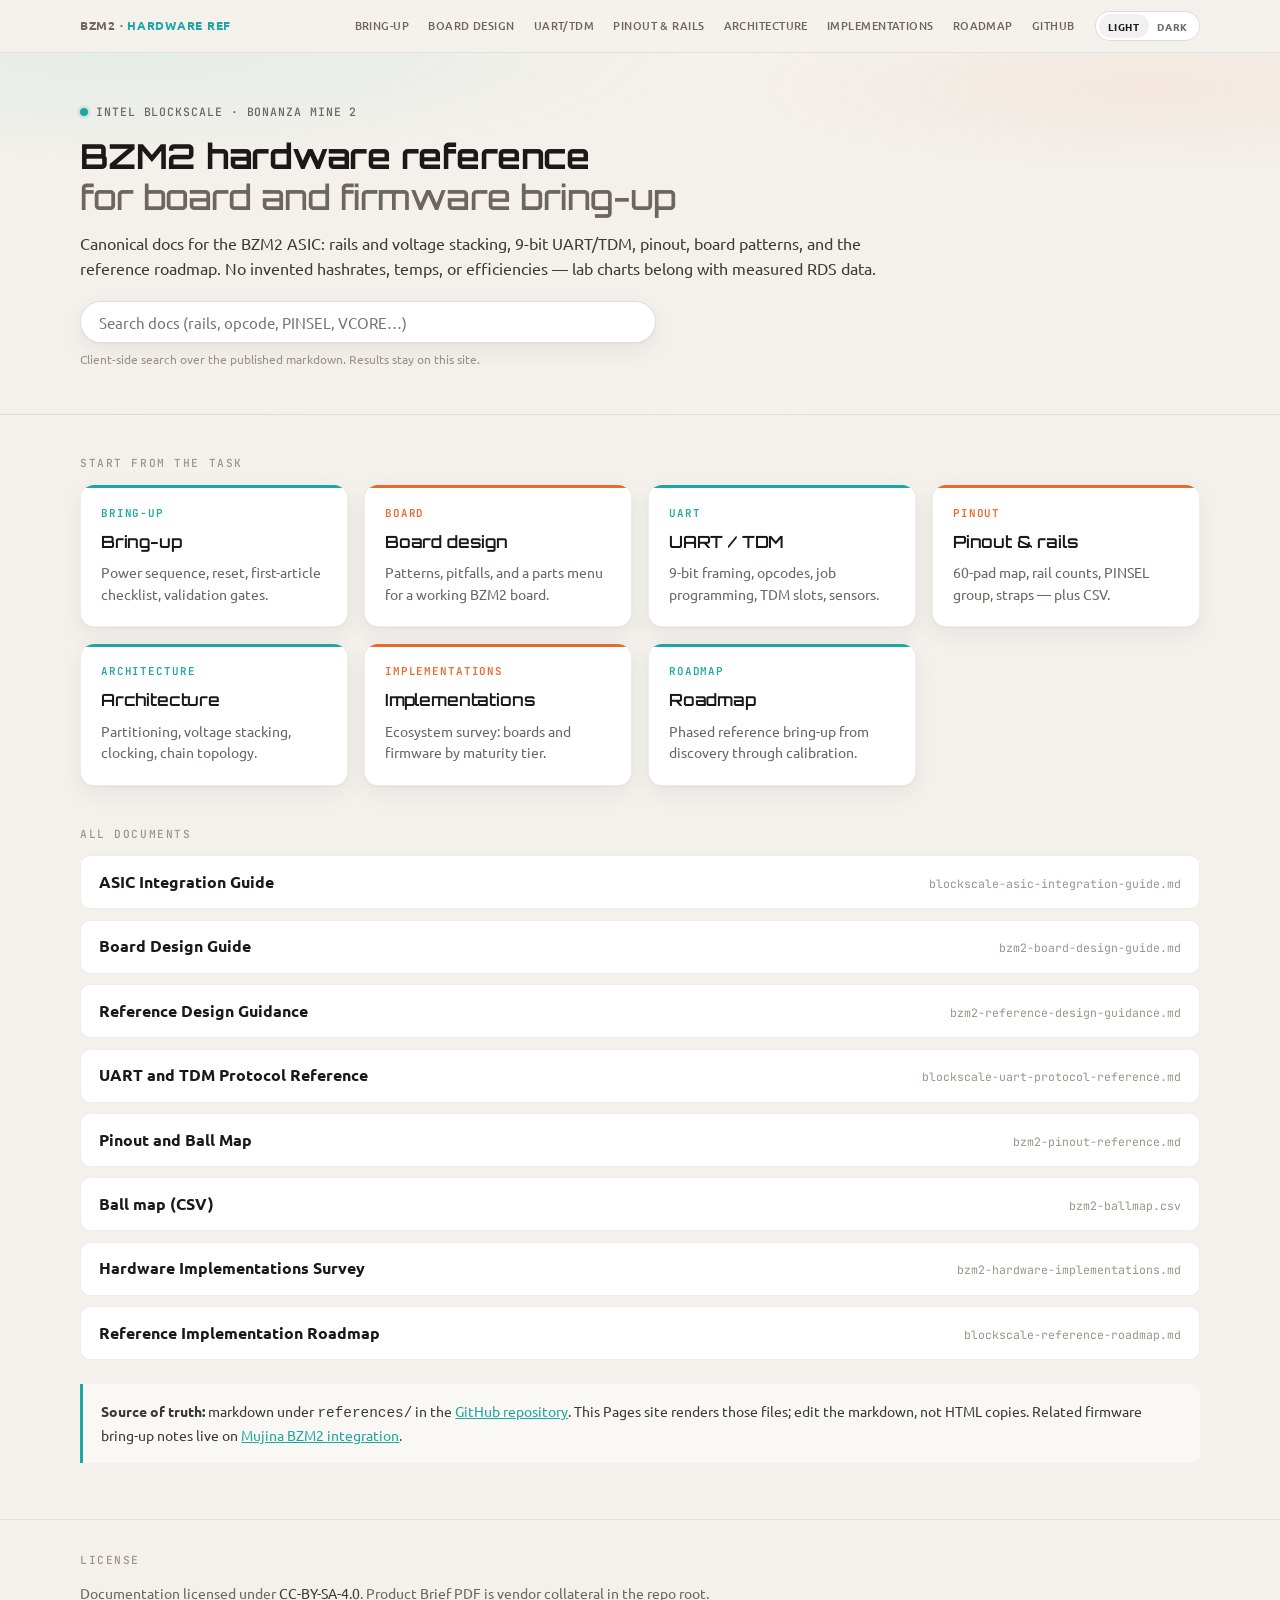
==== site/index.html @ f02fdb51 "Add GitHub Pages hardware-ref site with task-oriented nav Static site/ hub renders existing referenc" ====
<!DOCTYPE html>
<html lang="en">
<head>
  <meta charset="utf-8" />
  <meta name="viewport" content="width=device-width, initial-scale=1" />
  <title>BZM2 Hardware Reference</title>
  <meta name="description" content="Task-oriented hardware reference for the Intel Blockscale BZM2 (Bonanza Mine 2) ASIC: bring-up, board design, UART/TDM, pinout, architecture." />
  <link rel="preconnect" href="https://fonts.googleapis.com" />
  <link rel="preconnect" href="https://fonts.gstatic.com" crossorigin />
  <link href="https://fonts.googleapis.com/css2?family=Orbitron:wght@500;600;700&family=Ubuntu:ital,wght@0,300;0,400;0,500;0,700;1,400&family=JetBrains+Mono:wght@400;500;600;700&display=swap" rel="stylesheet" />
  <link rel="stylesheet" href="css/theme.css" />
  <link rel="stylesheet" href="css/styles.css" />
  <script src="js/theme.js"></script>
</head>
<body>
  <nav class="site-nav" aria-label="Section navigation">
    <div class="inner">
      <a class="nav-brand" href="./">BZM2 · <span class="accent">hardware ref</span></a>
      <div class="nav-links">
        <a href="doc.html?doc=integration#power-up-and-bring-up-sequence" data-task="bring-up">Bring-up</a>
        <a href="doc.html?doc=board" data-task="board">Board design</a>
        <a href="doc.html?doc=uart" data-task="uart">UART/TDM</a>
        <a href="doc.html?doc=pinout" data-task="pinout">Pinout &amp; rails</a>
        <a href="doc.html?doc=integration#asic-at-a-glance" data-task="architecture">Architecture</a>
        <a href="doc.html?doc=implementations" data-task="implementations">Implementations</a>
        <a href="doc.html?doc=roadmap" data-task="roadmap">Roadmap</a>
        <a href="https://github.com/Blockscale-Solutions/bzm2-hwref" rel="noopener noreferrer">GitHub</a>
      </div>
      <div class="theme-toggle" data-theme-toggle role="group" aria-label="Color theme">
        <button type="button" data-theme-value="light">Light</button>
        <button type="button" data-theme-value="dark">Dark</button>
      </div>
    </div>
  </nav>

  <header class="hero">
    <div class="wrap">
      <p class="eyebrow"><span class="dot" aria-hidden="true"></span> Intel Blockscale · Bonanza Mine 2</p>
      <h1>BZM2 hardware reference<br /><span class="t-muted">for board and firmware bring-up</span></h1>
      <p class="hero-sub">
        Canonical docs for the BZM2 ASIC: rails and voltage stacking, 9-bit UART/TDM,
        pinout, board patterns, and the reference roadmap. No invented hashrates, temps,
        or efficiencies — lab charts belong with measured RDS data.
      </p>
      <div class="search-bar" role="search">
        <label class="visually-hidden" for="site-search" style="position:absolute;left:-9999px">Search documentation</label>
        <input id="site-search" type="search" placeholder="Search docs (rails, opcode, PINSEL, VCORE…)" autocomplete="off" />
      </div>
      <p class="search-hint">Client-side search over the published markdown. Results stay on this site.</p>
      <div id="search-results" class="search-results" role="listbox" aria-label="Search results"></div>
    </div>
  </header>

  <main class="wrap hub">
    <p class="section-label">Start from the task</p>
    <div id="task-grid" class="task-grid" aria-label="Task-oriented navigation"></div>

    <p class="section-label">All documents</p>
    <div id="doc-list" class="doc-list" aria-label="Document list"></div>

    <div class="callout">
      <strong>Source of truth:</strong> markdown under
      <code>references/</code> in the
      <a href="https://github.com/Blockscale-Solutions/bzm2-hwref">GitHub repository</a>.
      This Pages site renders those files; edit the markdown, not HTML copies.
      Related firmware bring-up notes live on
      <a href="https://blockscale-solutions.github.io/mujina-bzm2-integration/">Mujina BZM2 integration</a>.
    </div>
  </main>

  <footer class="site-footer">
    <div class="wrap">
      <p class="section-label">License</p>
      <p>Documentation licensed under <a href="https://github.com/Blockscale-Solutions/bzm2-hwref/blob/main/LICENSE">CC-BY-SA-4.0</a>. Product Brief PDF is vendor collateral in the repo root.</p>
    </div>
  </footer>

  <script src="js/app.js"></script>
</body>
</html>
---- site/css/theme.css ----
/* bzm2-hwref — light/dark theme tokens + chrome
 * Visual family: Ubuntu + Orbitron + JetBrains Mono (shared with Mujina site).
 * Usage: <html data-theme="light|dark"> via site/js/theme.js
 *        localStorage key: hwref-theme
 */

:root {
  --bg: #f4f1ec;
  --bg-elevated: #faf8f5;
  --surface: #ffffff;
  --ink: #1a1917;
  --ink-soft: #3d3a36;
  --muted: #6b665e;
  --faint: #9a948a;
  --line: rgba(26, 25, 23, 0.08);
  --line-strong: rgba(26, 25, 23, 0.14);
  --shadow: 0 1px 2px rgba(26, 25, 23, 0.04), 0 8px 24px rgba(26, 25, 23, 0.06);
  --shadow-card: 0 1px 3px rgba(26, 25, 23, 0.05), 0 12px 32px rgba(26, 25, 23, 0.07);

  --accent-warm: #E86A2B;
  --accent-warm-soft: rgba(232, 106, 43, 0.12);
  --accent-warm-mid: rgba(232, 106, 43, 0.22);
  --accent-cool: #1FA6A0;
  --accent-cool-soft: rgba(31, 166, 160, 0.12);
  --accent-cool-mid: rgba(31, 166, 160, 0.22);

  --wash-warm: rgba(232, 106, 43, 0.07);
  --wash-cool: rgba(31, 166, 160, 0.07);
  --nav-bg: rgba(244, 241, 236, 0.82);
  --hover-fill: rgba(26, 25, 23, 0.06);
  --code-bg: rgba(26, 25, 23, 0.06);
  --ink-inverse: #f4f1ec;

  --font: "Ubuntu", ui-sans-serif, system-ui, -apple-system, sans-serif;
  --display: "Orbitron", ui-sans-serif, system-ui, sans-serif;
  --mono: "JetBrains Mono", ui-monospace, SFMono-Regular, Menlo, monospace;
  --radius: 14px;
  --radius-sm: 10px;
  --radius-pill: 999px;
  --max: 1120px;
  --ease: cubic-bezier(0.22, 1, 0.36, 1);
  color-scheme: light;
}

html[data-theme="dark"] {
  color-scheme: dark;
  --bg: #0e1114;
  --bg-elevated: #1c2329;
  --surface: #151a1f;
  --ink: #d6dde3;
  --ink-soft: #b8c2ca;
  --muted: #7a8792;
  --faint: #556069;
  --line: rgba(214, 221, 227, 0.1);
  --line-strong: rgba(214, 221, 227, 0.16);
  --shadow: 0 1px 2px rgba(0, 0, 0, 0.35), 0 8px 24px rgba(0, 0, 0, 0.45);
  --shadow-card: 0 1px 3px rgba(0, 0, 0, 0.4), 0 12px 32px rgba(0, 0, 0, 0.5);

  --accent-warm: #E86A2B;
  --accent-warm-soft: rgba(232, 106, 43, 0.18);
  --accent-warm-mid: rgba(232, 106, 43, 0.32);
  --accent-cool: #2dd4bf;
  --accent-cool-soft: rgba(45, 212, 191, 0.14);
  --accent-cool-mid: rgba(45, 212, 191, 0.28);

  --wash-warm: rgba(232, 106, 43, 0.09);
  --wash-cool: rgba(45, 212, 191, 0.08);
  --nav-bg: rgba(14, 17, 20, 0.88);
  --hover-fill: rgba(214, 221, 227, 0.08);
  --code-bg: rgba(214, 221, 227, 0.08);
  --ink-inverse: #0e1114;
}

@media (prefers-color-scheme: dark) {
  html:not([data-theme="light"]):not([data-theme="dark"]) {
    color-scheme: dark;
    --bg: #0e1114;
    --bg-elevated: #1c2329;
    --surface: #151a1f;
    --ink: #d6dde3;
    --ink-soft: #b8c2ca;
    --muted: #7a8792;
    --faint: #556069;
    --line: rgba(214, 221, 227, 0.1);
    --line-strong: rgba(214, 221, 227, 0.16);
    --shadow: 0 1px 2px rgba(0, 0, 0, 0.35), 0 8px 24px rgba(0, 0, 0, 0.45);
    --shadow-card: 0 1px 3px rgba(0, 0, 0, 0.4), 0 12px 32px rgba(0, 0, 0, 0.5);
    --accent-cool: #2dd4bf;
    --accent-cool-soft: rgba(45, 212, 191, 0.14);
    --accent-cool-mid: rgba(45, 212, 191, 0.28);
    --nav-bg: rgba(14, 17, 20, 0.88);
    --hover-fill: rgba(214, 221, 227, 0.08);
    --code-bg: rgba(214, 221, 227, 0.08);
    --ink-inverse: #0e1114;
  }
}

.site-nav {
  position: sticky;
  top: 0;
  z-index: 50;
  backdrop-filter: blur(14px) saturate(1.2);
  -webkit-backdrop-filter: blur(14px) saturate(1.2);
  background: var(--nav-bg);
  border-bottom: 1px solid var(--line);
}

.site-nav .inner {
  display: flex;
  align-items: center;
  justify-content: space-between;
  gap: 0.75rem;
  min-height: 52px;
  width: min(100% - 2.5rem, var(--max));
  margin-inline: auto;
  padding: 0.35rem 0;
  flex-wrap: wrap;
}

.nav-brand {
  font-size: 0.78rem;
  font-weight: 600;
  letter-spacing: 0.06em;
  text-transform: uppercase;
  color: var(--muted);
  white-space: nowrap;
  text-decoration: none;
}
.nav-brand span.accent { color: var(--accent-cool); }

.nav-links {
  display: flex;
  align-items: center;
  gap: 0.1rem;
  overflow-x: auto;
  scrollbar-width: none;
  flex: 1 1 auto;
  min-width: 0;
  justify-content: flex-end;
}
.nav-links::-webkit-scrollbar { display: none; }

.nav-links a {
  font-size: 0.68rem;
  font-weight: 500;
  letter-spacing: 0.04em;
  text-transform: uppercase;
  text-decoration: none;
  color: var(--muted);
  padding: 0.35rem 0.55rem;
  border-radius: var(--radius-pill);
  white-space: nowrap;
  transition: color 0.2s var(--ease), background 0.2s var(--ease);
}
.nav-links a:hover,
.nav-links a.active,
.nav-links a[aria-current="page"] {
  color: var(--ink);
  background: var(--hover-fill);
}

.theme-toggle {
  display: inline-flex;
  align-items: center;
  flex-shrink: 0;
  border: 1px solid var(--line-strong);
  border-radius: var(--radius-pill);
  background: var(--surface);
  padding: 0.15rem;
}
.theme-toggle button {
  font-family: var(--font);
  font-size: 0.65rem;
  font-weight: 600;
  letter-spacing: 0.06em;
  text-transform: uppercase;
  color: var(--muted);
  background: transparent;
  border: none;
  border-radius: var(--radius-pill);
  padding: 0.28rem 0.55rem;
  cursor: pointer;
}
.theme-toggle button[aria-pressed="true"] {
  color: var(--ink);
  background: var(--hover-fill);
}
.theme-toggle button:focus-visible {
  outline: 2px solid var(--accent-cool);
  outline-offset: 1px;
}

@media (max-width: 840px) {
  .nav-brand { display: none; }
}

html { scroll-padding-top: 72px; }
---- site/css/styles.css ----
*, *::before, *::after { box-sizing: border-box; }
html, body { margin: 0; padding: 0; }
body {
  font-family: var(--font);
  font-size: 16px;
  line-height: 1.55;
  color: var(--ink);
  background: var(--bg);
  min-height: 100vh;
}
a { color: var(--accent-cool); }
a:hover { text-decoration: underline; }

.wrap {
  width: min(100% - 2.5rem, var(--max));
  margin-inline: auto;
}

.hero {
  padding: 2.75rem 0 2rem;
  background:
    radial-gradient(ellipse 80% 60% at 10% 0%, var(--wash-cool), transparent 55%),
    radial-gradient(ellipse 70% 50% at 90% 10%, var(--wash-warm), transparent 50%);
  border-bottom: 1px solid var(--line);
}
.eyebrow {
  display: inline-flex;
  align-items: center;
  gap: 0.5rem;
  font-family: var(--mono);
  font-size: 0.72rem;
  font-weight: 500;
  letter-spacing: 0.08em;
  text-transform: uppercase;
  color: var(--muted);
  margin: 0 0 0.85rem;
}
.eyebrow .dot {
  width: 8px; height: 8px; border-radius: 50%;
  background: var(--accent-cool);
  box-shadow: 0 0 0 3px var(--accent-cool-soft);
}
.hero h1 {
  font-family: var(--display);
  font-size: clamp(1.55rem, 3.5vw, 2.15rem);
  font-weight: 700;
  letter-spacing: -0.015em;
  line-height: 1.2;
  margin: 0 0 0.85rem;
}
.t-muted { color: var(--muted); font-weight: 500; }
.hero-sub {
  max-width: 52rem;
  color: var(--ink-soft);
  margin: 0 0 1.25rem;
  font-size: 1.02rem;
}

.search-bar {
  display: flex;
  gap: 0.5rem;
  max-width: 36rem;
  position: relative;
}
.search-bar input {
  flex: 1;
  font-family: var(--font);
  font-size: 0.95rem;
  color: var(--ink);
  background: var(--surface);
  border: 1px solid var(--line-strong);
  border-radius: var(--radius-pill);
  padding: 0.65rem 1.1rem;
  box-shadow: var(--shadow);
  outline: none;
}
.search-bar input:focus {
  border-color: var(--accent-cool);
  box-shadow: 0 0 0 3px var(--accent-cool-soft);
}
.search-hint {
  font-size: 0.78rem;
  color: var(--faint);
  margin-top: 0.45rem;
}

.search-results {
  display: none;
  margin-top: 0.75rem;
  background: var(--surface);
  border: 1px solid var(--line);
  border-radius: var(--radius);
  box-shadow: var(--shadow-card);
  max-height: 22rem;
  overflow: auto;
}
.search-results.open { display: block; }
.search-results a {
  display: block;
  padding: 0.7rem 1rem;
  text-decoration: none;
  color: var(--ink);
  border-bottom: 1px solid var(--line);
}
.search-results a:last-child { border-bottom: none; }
.search-results a:hover { background: var(--hover-fill); }
.search-results .sr-title {
  font-weight: 600;
  font-size: 0.9rem;
}
.search-results .sr-meta {
  font-family: var(--mono);
  font-size: 0.7rem;
  color: var(--muted);
  margin-top: 0.15rem;
}
.search-results .sr-snip {
  font-size: 0.8rem;
  color: var(--ink-soft);
  margin-top: 0.25rem;
}
.search-results mark {
  background: var(--accent-warm-soft);
  color: inherit;
  padding: 0 0.1em;
}

.section-label {
  font-family: var(--mono);
  font-size: 0.7rem;
  font-weight: 500;
  letter-spacing: 0.14em;
  text-transform: uppercase;
  color: var(--faint);
  margin: 0 0 0.75rem;
}

main.hub { padding: 2.5rem 0 3.5rem; }

.task-grid {
  display: grid;
  grid-template-columns: repeat(auto-fill, minmax(240px, 1fr));
  gap: 1rem;
  margin-bottom: 2.5rem;
}
.task-card {
  display: flex;
  flex-direction: column;
  gap: 0.45rem;
  background: var(--surface);
  border: 1px solid var(--line);
  border-radius: var(--radius);
  padding: 1.2rem 1.25rem 1.3rem;
  box-shadow: var(--shadow);
  text-decoration: none;
  color: inherit;
  transition: border-color 0.2s var(--ease), transform 0.2s var(--ease);
  position: relative;
  overflow: hidden;
}
.task-card::before {
  content: "";
  position: absolute;
  top: 0; left: 0; right: 0;
  height: 3px;
  background: var(--accent-cool);
}
.task-card.warm::before { background: var(--accent-warm); }
.task-card:hover {
  border-color: var(--line-strong);
  transform: translateY(-1px);
  text-decoration: none;
}
.task-card .task-id {
  font-family: var(--mono);
  font-size: 0.68rem;
  font-weight: 600;
  letter-spacing: 0.08em;
  text-transform: uppercase;
  color: var(--accent-cool);
}
.task-card.warm .task-id { color: var(--accent-warm); }
.task-card h2 {
  font-family: var(--display);
  font-size: 1.05rem;
  font-weight: 600;
  letter-spacing: -0.01em;
  margin: 0;
}
.task-card p {
  margin: 0;
  font-size: 0.88rem;
  color: var(--muted);
  flex: 1;
}
.task-card .task-src {
  font-family: var(--mono);
  font-size: 0.68rem;
  color: var(--faint);
  margin-top: 0.35rem;
}

.doc-list {
  display: grid;
  gap: 0.65rem;
}
.doc-row {
  display: flex;
  flex-wrap: wrap;
  align-items: baseline;
  gap: 0.5rem 1rem;
  background: var(--surface);
  border: 1px solid var(--line);
  border-radius: var(--radius-sm);
  padding: 0.85rem 1.1rem;
  text-decoration: none;
  color: inherit;
}
.doc-row:hover { background: var(--hover-fill); text-decoration: none; }
.doc-row .doc-title { font-weight: 600; flex: 1 1 12rem; }
.doc-row .doc-file {
  font-family: var(--mono);
  font-size: 0.72rem;
  color: var(--faint);
}

.callout {
  margin: 1.5rem 0 0;
  padding: 1rem 1.15rem;
  background: var(--bg-elevated);
  border-left: 3px solid var(--accent-cool);
  border-radius: 0 var(--radius-sm) var(--radius-sm) 0;
  font-size: 0.9rem;
  color: var(--ink-soft);
}

.site-footer {
  border-top: 1px solid var(--line);
  padding: 2rem 0 2.5rem;
  color: var(--muted);
  font-size: 0.88rem;
}
.site-footer a { color: var(--ink-soft); }

/* Document viewer */
.doc-layout {
  display: grid;
  grid-template-columns: minmax(0, 1fr);
  gap: 1.5rem;
  padding: 1.5rem 0 3rem;
}
@media (min-width: 960px) {
  .doc-layout {
    grid-template-columns: 220px minmax(0, 1fr);
    align-items: start;
  }
}
.doc-toc {
  position: sticky;
  top: 68px;
  max-height: calc(100vh - 80px);
  overflow: auto;
  background: var(--surface);
  border: 1px solid var(--line);
  border-radius: var(--radius);
  padding: 0.9rem 1rem;
  font-size: 0.8rem;
}
.doc-toc .toc-label {
  font-family: var(--mono);
  font-size: 0.65rem;
  letter-spacing: 0.1em;
  text-transform: uppercase;
  color: var(--faint);
  margin-bottom: 0.5rem;
}
.doc-toc a {
  display: block;
  color: var(--ink-soft);
  text-decoration: none;
  padding: 0.2rem 0;
  border-left: 2px solid transparent;
  padding-left: 0.55rem;
  margin-left: -0.1rem;
}
.doc-toc a:hover { color: var(--ink); }
.doc-toc a.depth-3 { font-size: 0.75rem; opacity: 0.9; padding-left: 1.1rem; }
.doc-toc a.active {
  color: var(--accent-cool);
  border-left-color: var(--accent-cool);
}

.doc-meta {
  display: flex;
  flex-wrap: wrap;
  gap: 0.5rem 1rem;
  align-items: center;
  margin-bottom: 1.25rem;
}
.doc-meta .chip {
  font-family: var(--mono);
  font-size: 0.68rem;
  font-weight: 500;
  color: var(--ink-soft);
  background: var(--surface);
  border: 1px solid var(--line-strong);
  border-radius: var(--radius-pill);
  padding: 0.3rem 0.75rem;
}
.doc-meta a.raw {
  font-size: 0.8rem;
  color: var(--muted);
}

.prose {
  background: var(--surface);
  border: 1px solid var(--line);
  border-radius: var(--radius);
  padding: 1.5rem 1.6rem 2rem;
  box-shadow: var(--shadow);
  overflow-x: auto;
}
.prose > :first-child { margin-top: 0; }
.prose h1 {
  font-family: var(--display);
  font-size: 1.55rem;
  font-weight: 700;
  letter-spacing: -0.015em;
  margin: 0 0 1rem;
  line-height: 1.25;
}
.prose h2 {
  font-family: var(--display);
  font-size: 1.2rem;
  font-weight: 600;
  margin: 2rem 0 0.75rem;
  padding-top: 0.5rem;
  border-top: 1px solid var(--line);
}
.prose h2:first-of-type { border-top: none; padding-top: 0; }
.prose h3 {
  font-size: 1.02rem;
  font-weight: 600;
  margin: 1.4rem 0 0.5rem;
  color: var(--ink-soft);
}
.prose p, .prose ul, .prose ol, .prose table { margin: 0 0 1rem; }
.prose li { margin: 0.25rem 0; }
.prose code {
  font-family: var(--mono);
  font-size: 0.86em;
  background: var(--code-bg);
  padding: 0.1em 0.35em;
  border-radius: 4px;
}
.prose pre {
  background: var(--bg-elevated);
  border: 1px solid var(--line);
  border-radius: var(--radius-sm);
  padding: 0.9rem 1rem;
  overflow-x: auto;
  margin: 0 0 1rem;
}
.prose pre code {
  background: none;
  padding: 0;
  font-size: 0.82rem;
}
.prose table {
  width: 100%;
  border-collapse: collapse;
  font-size: 0.88rem;
}
.prose th, .prose td {
  border: 1px solid var(--line-strong);
  padding: 0.45rem 0.65rem;
  text-align: left;
  vertical-align: top;
}
.prose th {
  background: var(--bg-elevated);
  font-weight: 600;
  font-family: var(--mono);
  font-size: 0.75rem;
  letter-spacing: 0.04em;
  text-transform: uppercase;
}
.prose blockquote {
  margin: 0 0 1rem;
  padding: 0.65rem 1rem;
  border-left: 3px solid var(--accent-warm);
  background: var(--wash-warm);
  color: var(--ink-soft);
}
.prose hr {
  border: none;
  border-top: 1px solid var(--line);
  margin: 1.75rem 0;
}

.doc-error {
  padding: 2rem;
  color: var(--accent-warm);
  background: var(--accent-warm-soft);
  border-radius: var(--radius);
}

.csv-wrap { overflow-x: auto; }
.csv-wrap table { font-family: var(--mono); font-size: 0.78rem; }

@media (max-width: 720px) {
  .wrap { width: min(100% - 1.25rem, var(--max)); }
  .prose { padding: 1.1rem 1rem 1.5rem; }
  .doc-toc { display: none; }
}
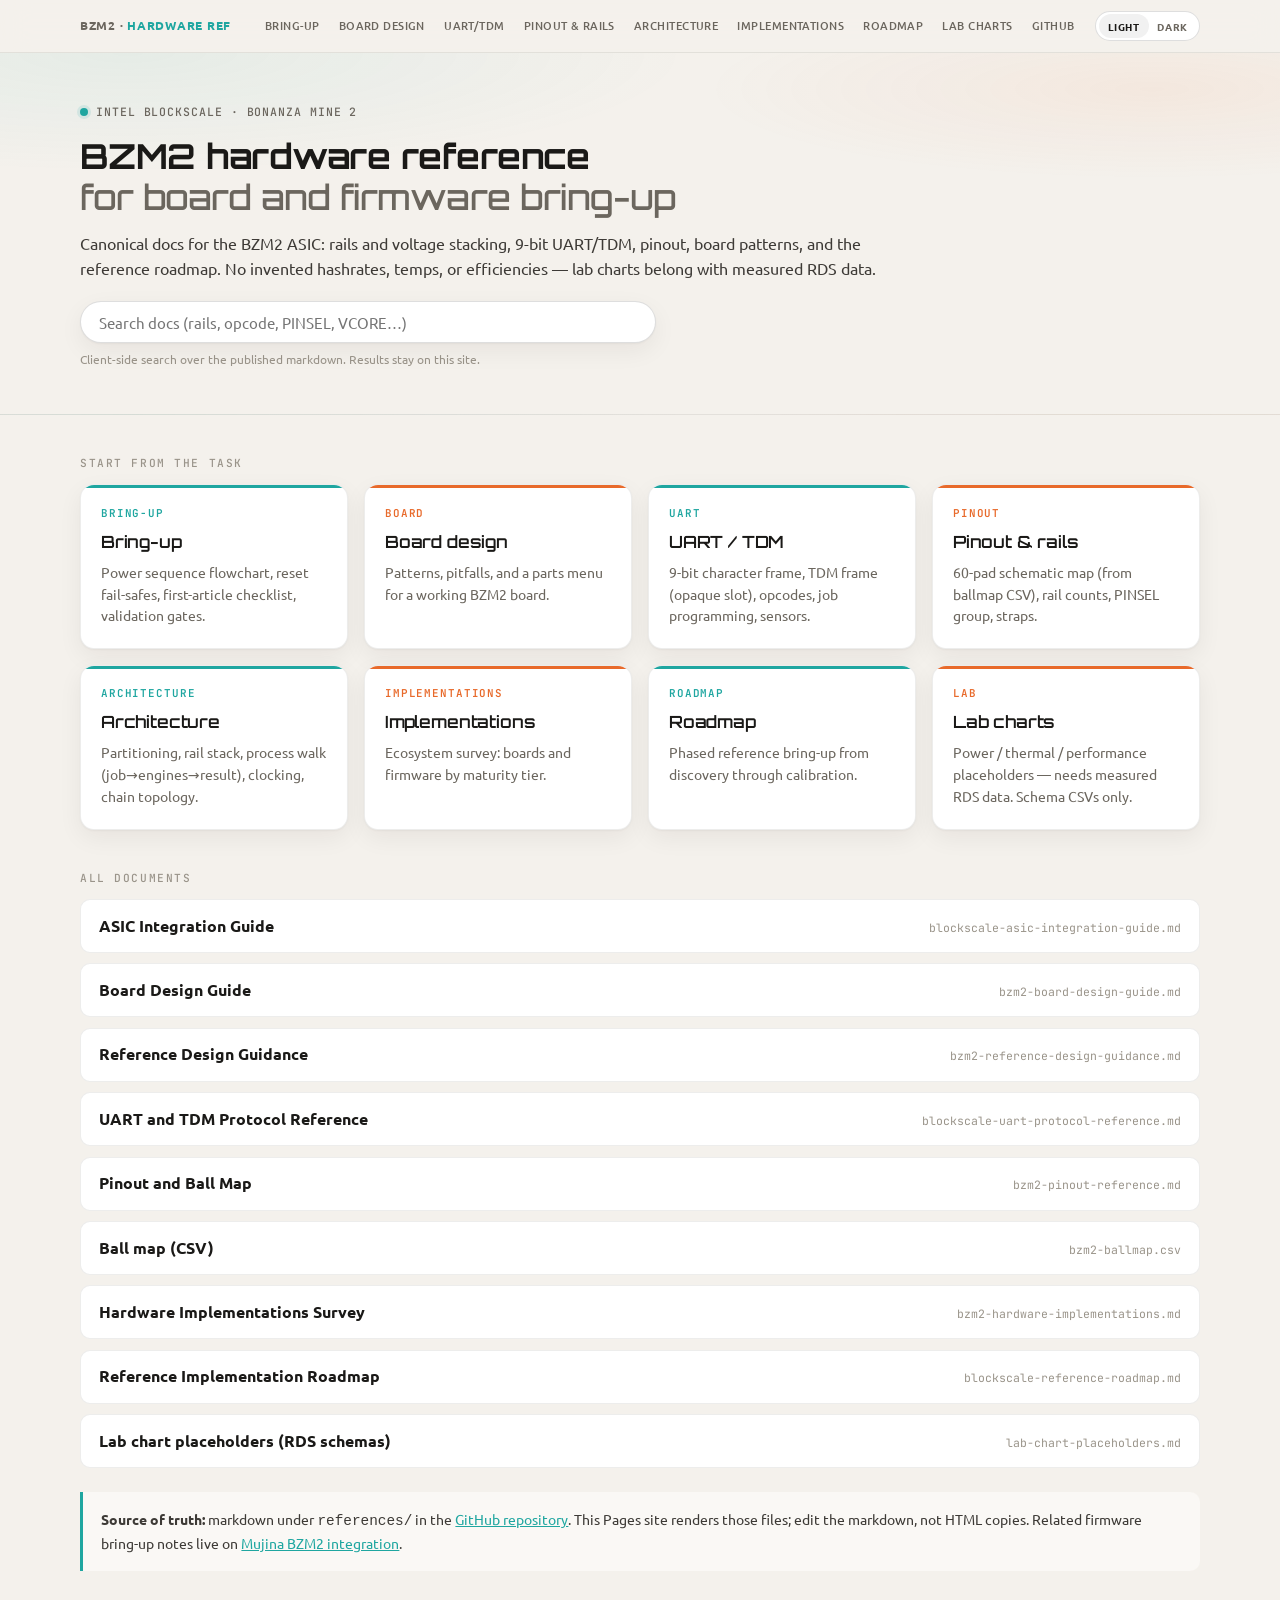
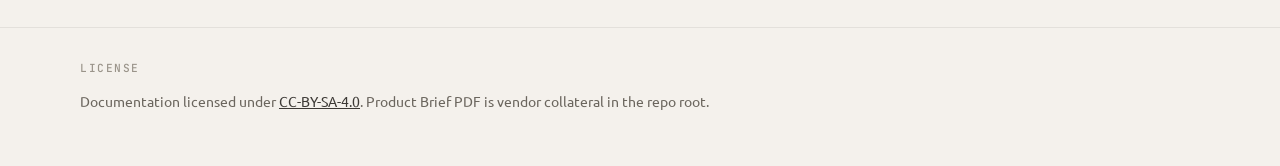
==== commit bfccda15: "Diagrams from Claude RAG: TDM opaque (#13), process walk (#17), lab schemas (#18) Add frame-level TD" ====
--- a/site/index.html
+++ b/site/index.html
@@ -24,6 +24,7 @@
         <a href="doc.html?doc=integration#asic-at-a-glance" data-task="architecture">Architecture</a>
         <a href="doc.html?doc=implementations" data-task="implementations">Implementations</a>
         <a href="doc.html?doc=roadmap" data-task="roadmap">Roadmap</a>
+        <a href="doc.html?doc=lab" data-task="lab">Lab charts</a>
         <a href="https://github.com/Blockscale-Solutions/bzm2-hwref" rel="noopener noreferrer">GitHub</a>
       </div>
       <div class="theme-toggle" data-theme-toggle role="group" aria-label="Color theme">
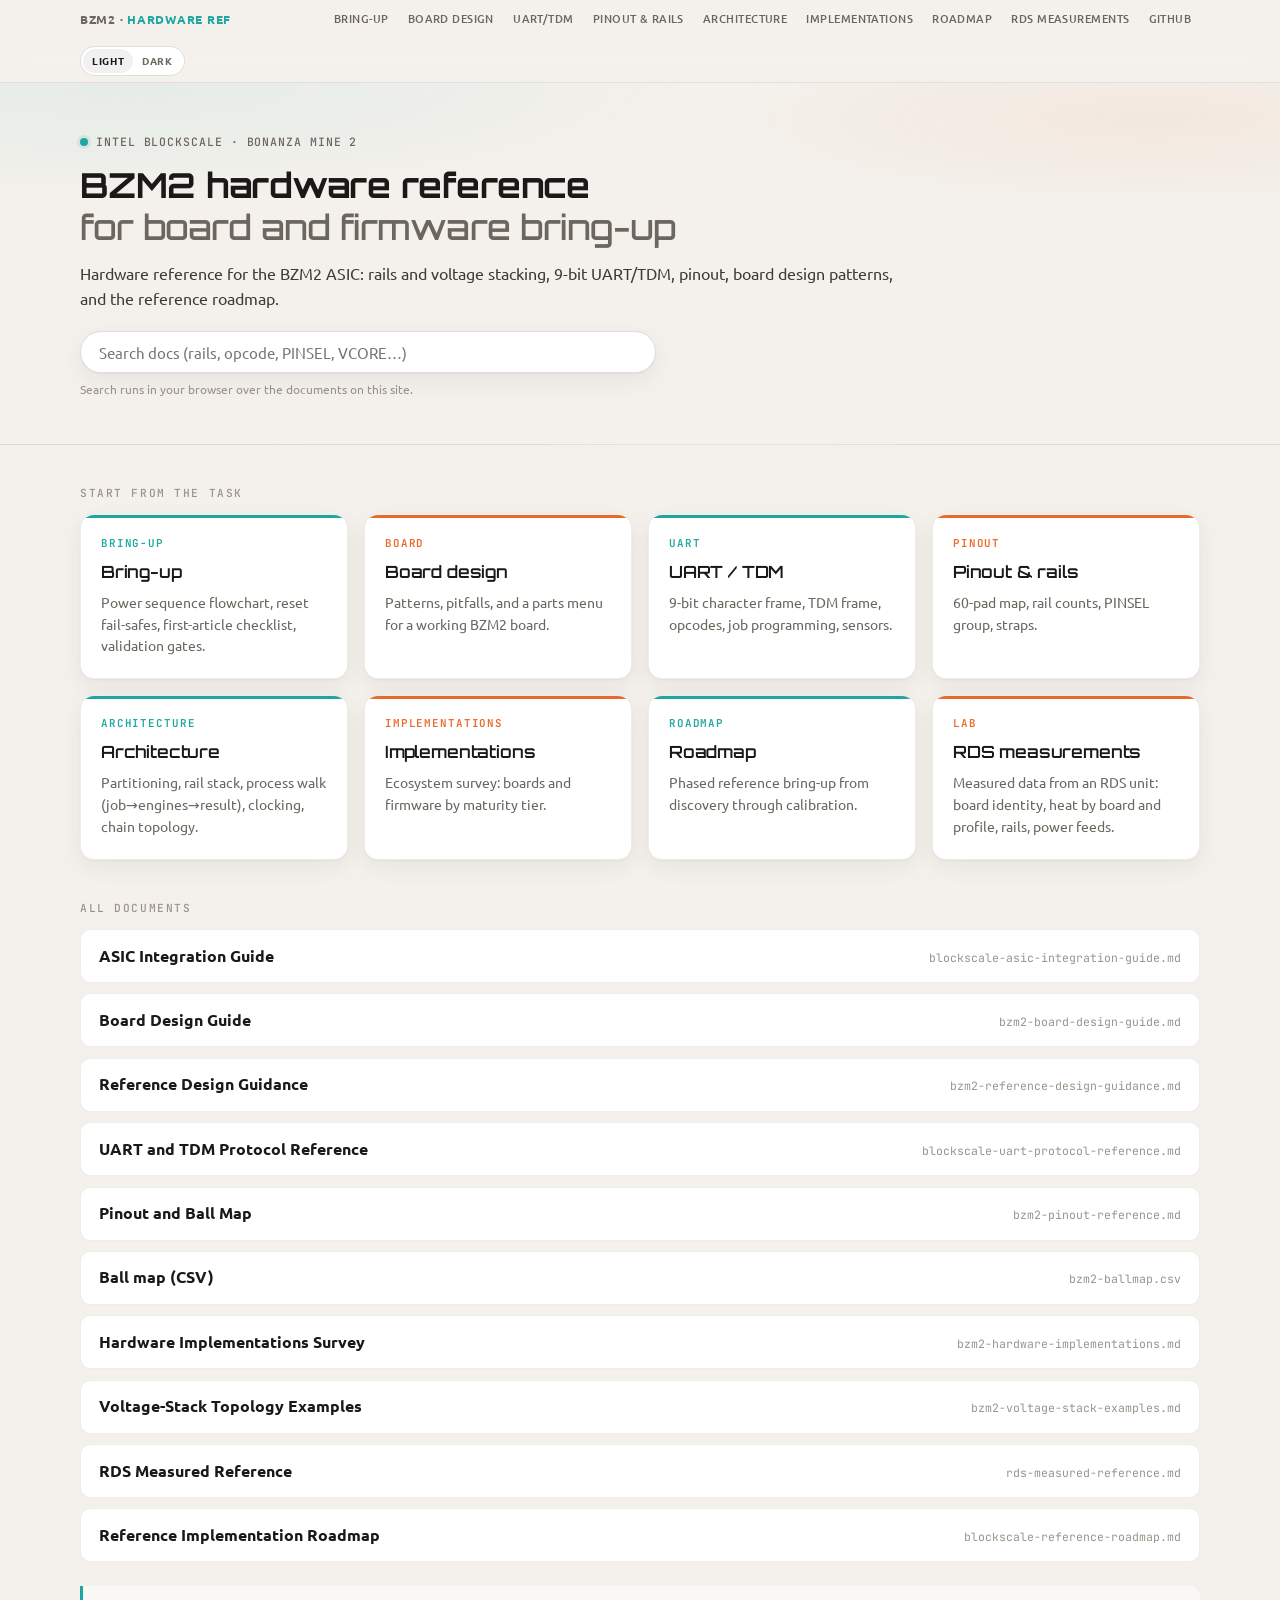
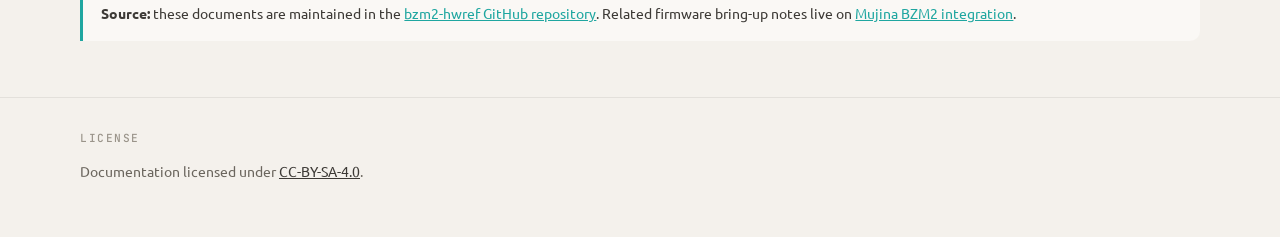
==== commit 5286f52b: "docs: make published pages read as an integrator spec Rewrite reader-facing text in the references, " ====
--- a/site/index.html
+++ b/site/index.html
@@ -16,7 +16,8 @@
   <nav class="site-nav" aria-label="Section navigation">
     <div class="inner">
       <a class="nav-brand" href="./">BZM2 · <span class="accent">hardware ref</span></a>
-      <div class="nav-links">
+      <button type="button" class="nav-menu-toggle" id="nav-menu-toggle" aria-expanded="false" aria-controls="nav-links" aria-label="Open section menu">Menu</button>
+      <div class="nav-links" id="nav-links">
         <a href="doc.html?doc=integration#power-up-and-bring-up-sequence" data-task="bring-up">Bring-up</a>
         <a href="doc.html?doc=board" data-task="board">Board design</a>
         <a href="doc.html?doc=uart" data-task="uart">UART/TDM</a>
@@ -24,7 +25,7 @@
         <a href="doc.html?doc=integration#asic-at-a-glance" data-task="architecture">Architecture</a>
         <a href="doc.html?doc=implementations" data-task="implementations">Implementations</a>
         <a href="doc.html?doc=roadmap" data-task="roadmap">Roadmap</a>
-        <a href="doc.html?doc=lab" data-task="lab">Lab charts</a>
+        <a href="doc.html?doc=rds-measured" data-task="lab">RDS measurements</a>
         <a href="https://github.com/Blockscale-Solutions/bzm2-hwref" rel="noopener noreferrer">GitHub</a>
       </div>
       <div class="theme-toggle" data-theme-toggle role="group" aria-label="Color theme">
@@ -39,15 +40,14 @@
       <p class="eyebrow"><span class="dot" aria-hidden="true"></span> Intel Blockscale · Bonanza Mine 2</p>
       <h1>BZM2 hardware reference<br /><span class="t-muted">for board and firmware bring-up</span></h1>
       <p class="hero-sub">
-        Canonical docs for the BZM2 ASIC: rails and voltage stacking, 9-bit UART/TDM,
-        pinout, board patterns, and the reference roadmap. No invented hashrates, temps,
-        or efficiencies — lab charts belong with measured RDS data.
+        Hardware reference for the BZM2 ASIC: rails and voltage stacking, 9-bit UART/TDM,
+        pinout, board design patterns, and the reference roadmap.
       </p>
       <div class="search-bar" role="search">
         <label class="visually-hidden" for="site-search" style="position:absolute;left:-9999px">Search documentation</label>
         <input id="site-search" type="search" placeholder="Search docs (rails, opcode, PINSEL, VCORE…)" autocomplete="off" />
       </div>
-      <p class="search-hint">Client-side search over the published markdown. Results stay on this site.</p>
+      <p class="search-hint">Search runs in your browser over the documents on this site.</p>
       <div id="search-results" class="search-results" role="listbox" aria-label="Search results"></div>
     </div>
   </header>
@@ -60,10 +60,8 @@
     <div id="doc-list" class="doc-list" aria-label="Document list"></div>
 
     <div class="callout">
-      <strong>Source of truth:</strong> markdown under
-      <code>references/</code> in the
-      <a href="https://github.com/Blockscale-Solutions/bzm2-hwref">GitHub repository</a>.
-      This Pages site renders those files; edit the markdown, not HTML copies.
+      <strong>Source:</strong> these documents are maintained in the
+      <a href="https://github.com/Blockscale-Solutions/bzm2-hwref">bzm2-hwref GitHub repository</a>.
       Related firmware bring-up notes live on
       <a href="https://blockscale-solutions.github.io/mujina-bzm2-integration/">Mujina BZM2 integration</a>.
     </div>
@@ -72,7 +70,7 @@
   <footer class="site-footer">
     <div class="wrap">
       <p class="section-label">License</p>
-      <p>Documentation licensed under <a href="https://github.com/Blockscale-Solutions/bzm2-hwref/blob/main/LICENSE">CC-BY-SA-4.0</a>. Product Brief PDF is vendor collateral in the repo root.</p>
+      <p>Documentation licensed under <a href="https://github.com/Blockscale-Solutions/bzm2-hwref/blob/main/LICENSE">CC-BY-SA-4.0</a>.</p>
     </div>
   </footer>
 
--- a/site/css/theme.css
+++ b/site/css/theme.css
@@ -190,8 +190,73 @@
   outline-offset: 1px;
 }
 
+.nav-menu-toggle {
+  display: none;
+  font-family: var(--font);
+  font-size: 0.65rem;
+  font-weight: 600;
+  letter-spacing: 0.06em;
+  text-transform: uppercase;
+  color: var(--muted);
+  background: var(--surface);
+  border: 1px solid var(--line-strong);
+  border-radius: var(--radius-pill);
+  padding: 0.32rem 0.7rem;
+  cursor: pointer;
+  flex-shrink: 0;
+}
+.nav-menu-toggle:hover,
+.nav-menu-toggle[aria-expanded="true"] {
+  color: var(--ink);
+  background: var(--hover-fill);
+}
+.nav-menu-toggle:focus-visible {
+  outline: 2px solid var(--accent-cool);
+  outline-offset: 1px;
+}
+
 @media (max-width: 840px) {
   .nav-brand { display: none; }
+  .site-nav .inner {
+    flex-wrap: nowrap;
+  }
+  .nav-menu-toggle {
+    display: inline-flex;
+    align-items: center;
+    margin-left: auto;
+  }
+  .nav-links {
+    display: none;
+    position: absolute;
+    top: calc(100% + 1px);
+    left: 0;
+    right: 0;
+    z-index: 45;
+    flex-direction: column;
+    align-items: stretch;
+    justify-content: flex-start;
+    gap: 0.15rem;
+    padding: 0.65rem 0.85rem 0.85rem;
+    background: var(--nav-bg);
+    backdrop-filter: blur(14px) saturate(1.2);
+    -webkit-backdrop-filter: blur(14px) saturate(1.2);
+    border-bottom: 1px solid var(--line);
+    box-shadow: var(--shadow);
+    overflow: visible;
+    flex: none;
+    max-height: min(70vh, 420px);
+    overflow-y: auto;
+  }
+  .nav-links.is-open {
+    display: flex;
+  }
+  .nav-links a {
+    white-space: normal;
+    padding: 0.5rem 0.65rem;
+  }
+  .site-nav {
+    position: sticky;
+  }
 }
 
 html { scroll-padding-top: 72px; }
--- a/site/css/styles.css
+++ b/site/css/styles.css
@@ -255,11 +255,58 @@
     align-items: start;
   }
 }
+
+.doc-head {
+  display: flex;
+  flex-wrap: wrap;
+  gap: 0.5rem 1rem;
+  align-items: center;
+  margin-bottom: 1.25rem;
+}
+
+.toc-toggle {
+  display: none;
+  font-family: var(--font);
+  font-size: 0.72rem;
+  font-weight: 600;
+  letter-spacing: 0.06em;
+  text-transform: uppercase;
+  color: var(--ink);
+  background: var(--surface);
+  border: 1px solid var(--line-strong);
+  border-radius: var(--radius-pill);
+  padding: 0.35rem 0.85rem;
+  cursor: pointer;
+  transition: color 0.2s var(--ease), background 0.2s var(--ease), border-color 0.2s var(--ease);
+}
+.toc-toggle:hover {
+  background: var(--hover-fill);
+}
+.toc-toggle:focus-visible {
+  outline: 2px solid var(--accent-cool);
+  outline-offset: 2px;
+}
+.toc-toggle[aria-expanded="true"] {
+  color: var(--accent-cool);
+  border-color: var(--accent-cool-mid);
+  background: var(--accent-cool-soft);
+}
+
+.toc-backdrop {
+  display: none;
+  position: fixed;
+  inset: 0;
+  z-index: 55;
+  background: rgba(14, 17, 20, 0.45);
+  border: none;
+  padding: 0;
+  cursor: pointer;
+}
+.toc-backdrop.is-open {
+  display: block;
+}
+
 .doc-toc {
-  position: sticky;
-  top: 68px;
-  max-height: calc(100vh - 80px);
-  overflow: auto;
   background: var(--surface);
   border: 1px solid var(--line);
   border-radius: var(--radius);
@@ -290,12 +337,75 @@
   border-left-color: var(--accent-cool);
 }
 
+/* Sticky side TOC only when two-column layout is active */
+@media (min-width: 960px) {
+  .doc-toc {
+    position: sticky;
+    top: 68px;
+    max-height: calc(100vh - 80px);
+    overflow: auto;
+  }
+  .toc-toggle,
+  .toc-backdrop {
+    display: none !important;
+  }
+}
+
+/* Mid/narrow: drawer TOC — closed by default, no sticky overlay */
+@media (max-width: 959px) {
+  .doc-layout {
+    display: block;
+  }
+  .toc-toggle {
+    display: inline-flex;
+    align-items: center;
+  }
+  .toc-toggle[hidden] {
+    display: none !important;
+  }
+  .doc-toc {
+    position: fixed;
+    top: 0;
+    right: 0;
+    bottom: 0;
+    z-index: 60;
+    width: min(300px, 88vw);
+    max-height: none;
+    overflow: auto;
+    border-radius: 0;
+    border: none;
+    border-left: 1px solid var(--line);
+    box-shadow: var(--shadow-card);
+    padding: 1.25rem 1.1rem 2rem;
+    transform: translateX(100%);
+    visibility: hidden;
+    pointer-events: none;
+    /* Delay hiding visibility until slide-out finishes; show immediately on open */
+    transition: transform 0.25s var(--ease), visibility 0s linear 0.25s;
+  }
+  .doc-toc[hidden] {
+    display: none !important;
+  }
+  .doc-toc.is-open {
+    display: block;
+    transform: translateX(0);
+    visibility: visible;
+    pointer-events: auto;
+    transition: transform 0.25s var(--ease), visibility 0s;
+  }
+  body.toc-drawer-open {
+    overflow: hidden;
+  }
+}
+
 .doc-meta {
   display: flex;
   flex-wrap: wrap;
   gap: 0.5rem 1rem;
   align-items: center;
-  margin-bottom: 1.25rem;
+  margin: 0;
+  flex: 1 1 auto;
+  min-width: 0;
 }
 .doc-meta .chip {
   font-family: var(--mono);
@@ -411,5 +521,4 @@
 @media (max-width: 720px) {
   .wrap { width: min(100% - 1.25rem, var(--max)); }
   .prose { padding: 1.1rem 1rem 1.5rem; }
-  .doc-toc { display: none; }
-}
+}
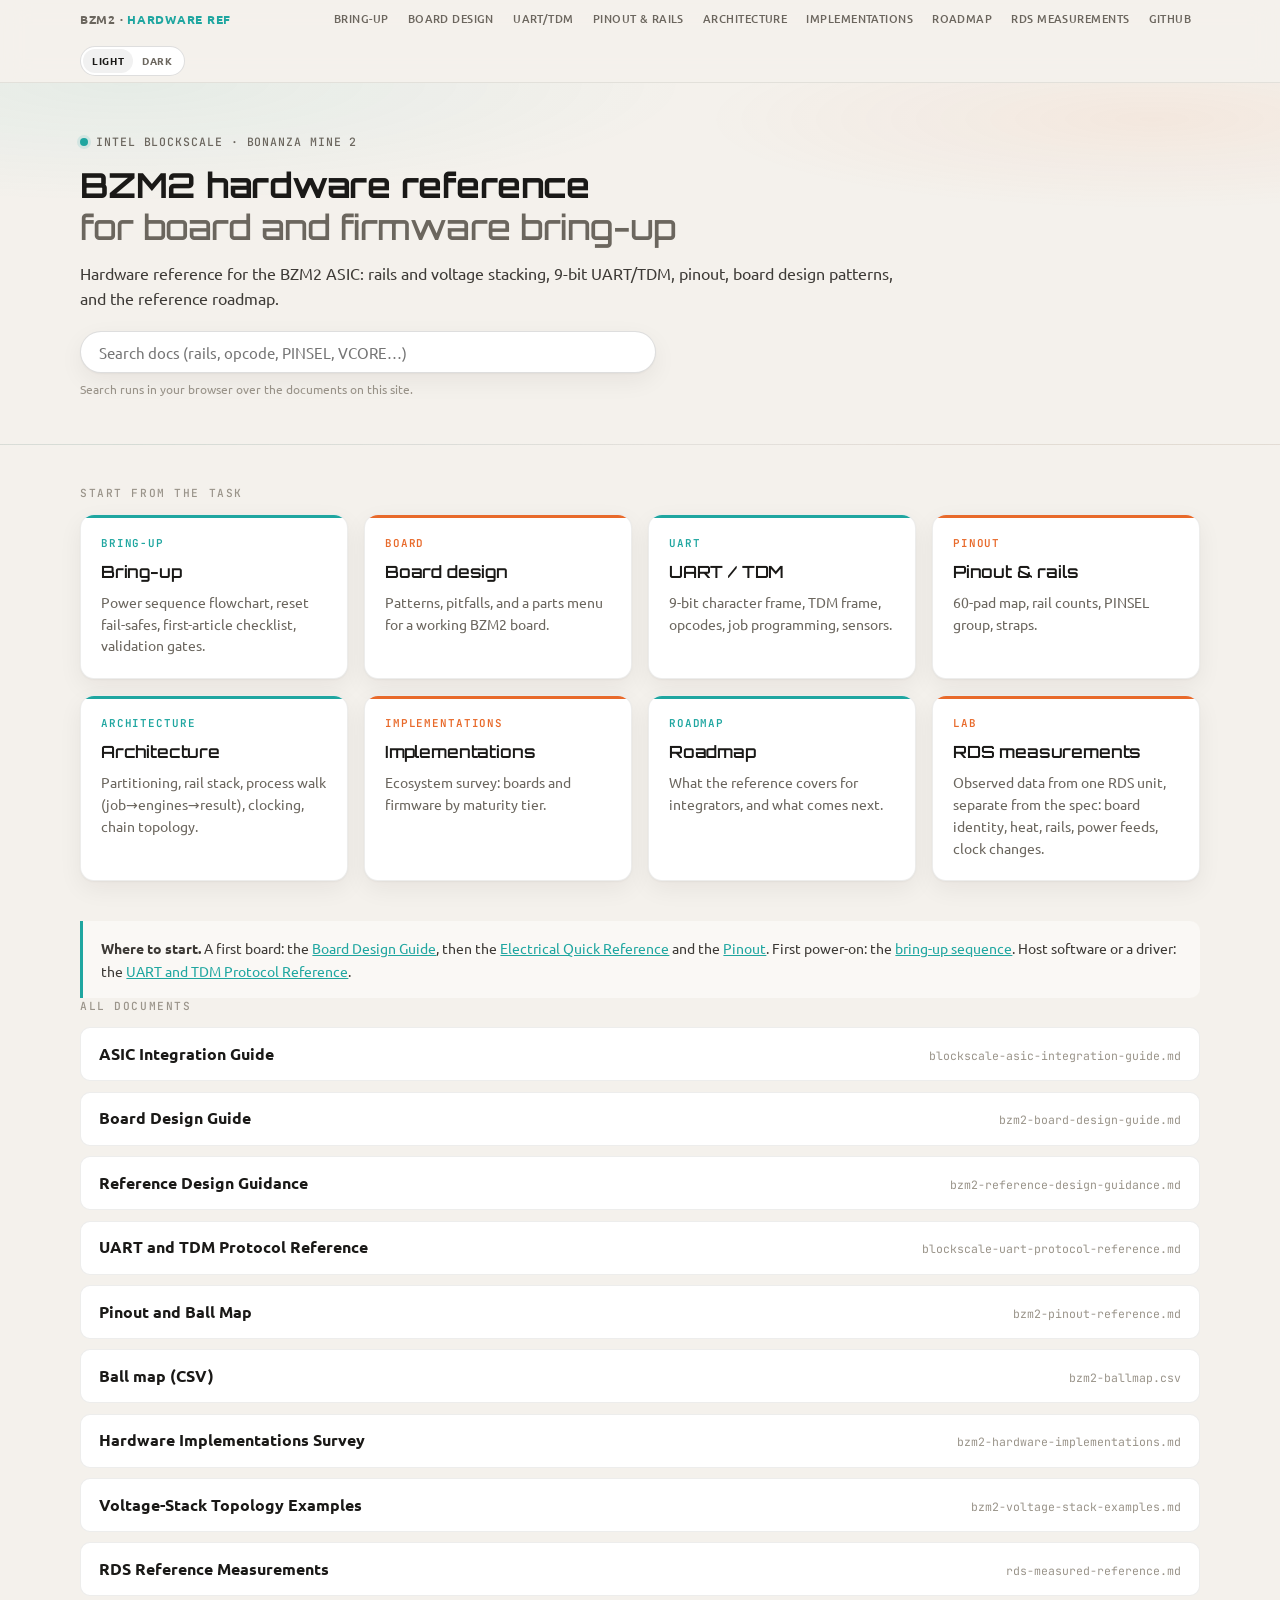
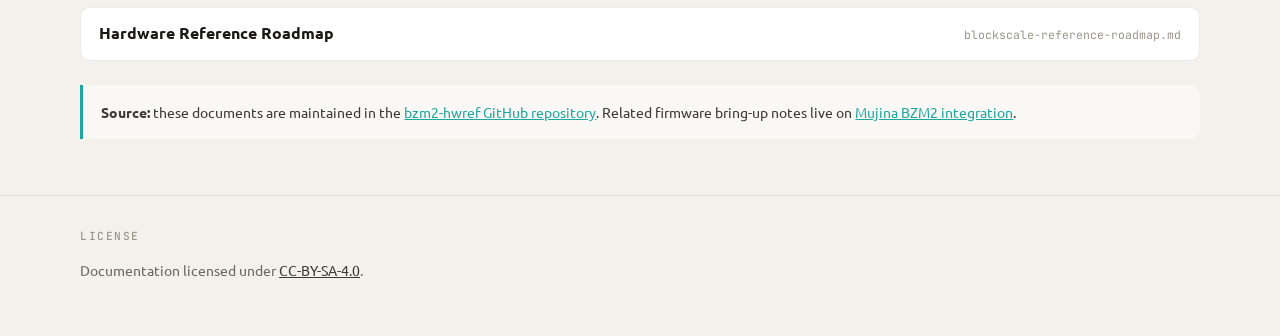
==== commit cce4f8c9: "build(scripts): check every in-repository link and anchor Adds scripts/check_links.py with tests. It" ====
--- a/site/index.html
+++ b/site/index.html
@@ -56,6 +56,15 @@
     <p class="section-label">Start from the task</p>
     <div id="task-grid" class="task-grid" aria-label="Task-oriented navigation"></div>
 
+    <div class="callout">
+      <strong>Where to start.</strong>
+      A first board: the <a href="doc.html?doc=board">Board Design Guide</a>, then the
+      <a href="doc.html?doc=integration#electrical-quick-reference-per-asic">Electrical Quick Reference</a> and the
+      <a href="doc.html?doc=pinout">Pinout</a>.
+      First power-on: the <a href="doc.html?doc=integration#power-up-and-bring-up-sequence">bring-up sequence</a>.
+      Host software or a driver: the <a href="doc.html?doc=uart">UART and TDM Protocol Reference</a>.
+    </div>
+
     <p class="section-label">All documents</p>
     <div id="doc-list" class="doc-list" aria-label="Document list"></div>
 
--- a/site/css/styles.css
+++ b/site/css/styles.css
@@ -455,6 +455,7 @@
   color: var(--ink-soft);
 }
 .prose p, .prose ul, .prose ol, .prose table { margin: 0 0 1rem; }
+.prose img { max-width: 100%; height: auto; }
 .prose li { margin: 0.25rem 0; }
 .prose code {
   font-family: var(--mono);
